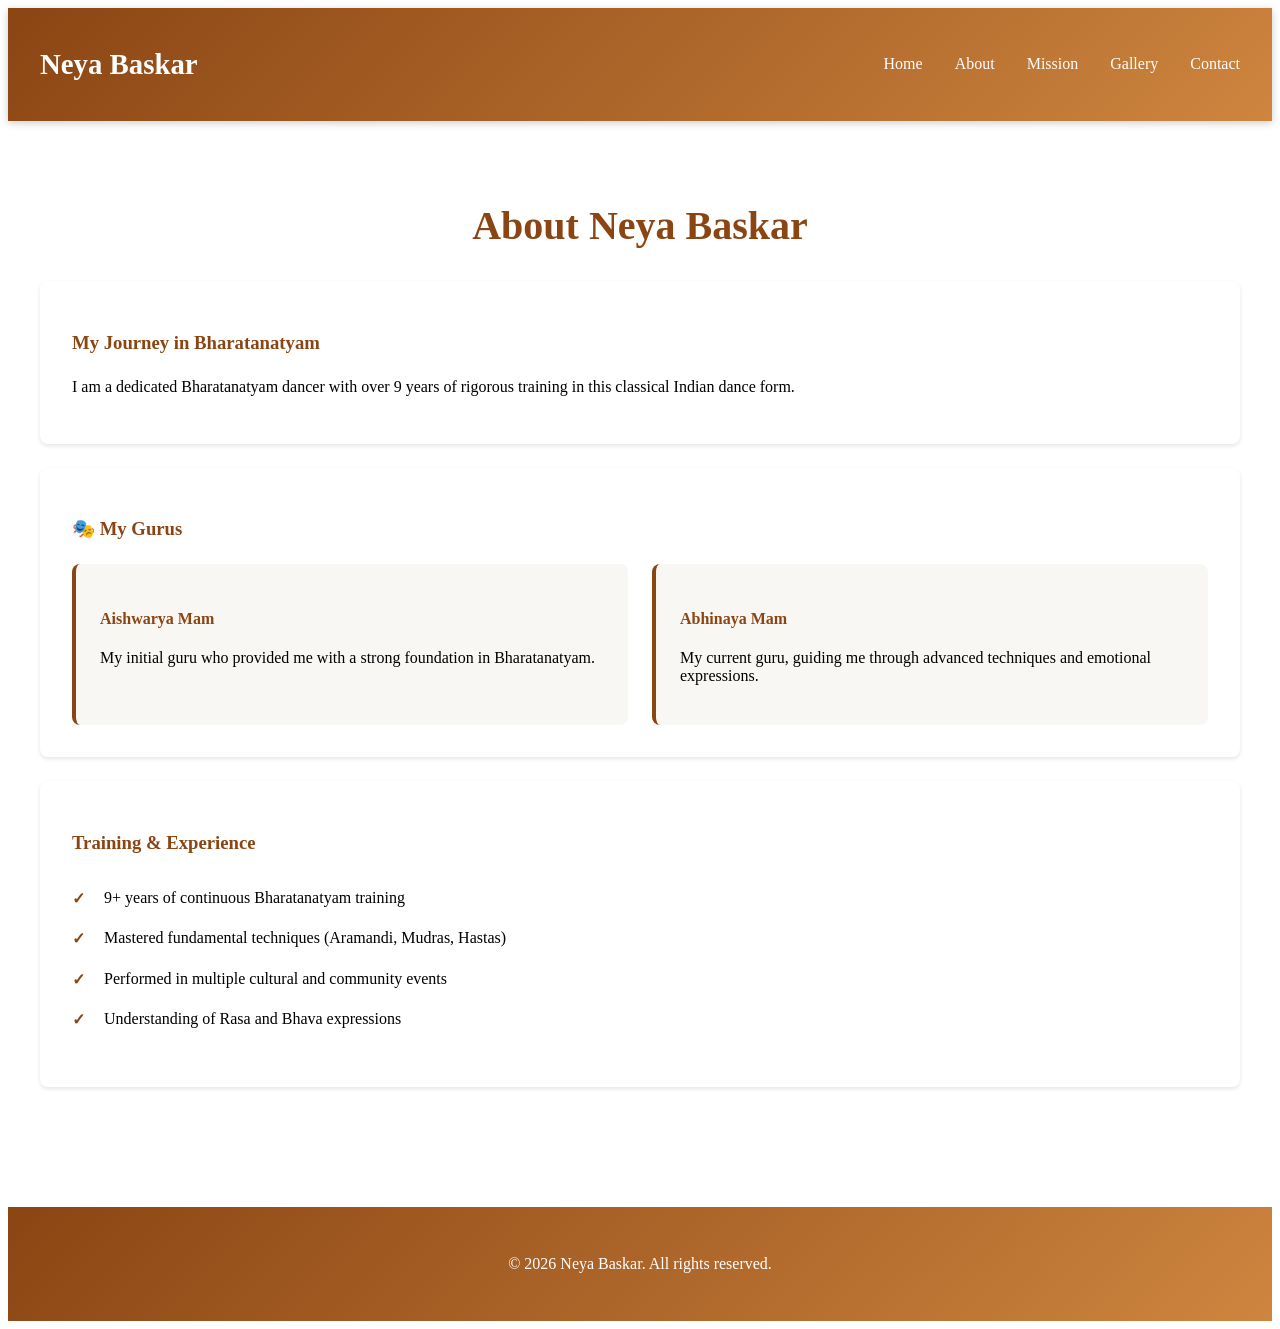
==== about.html @ 2efa431d "Add About page for Neya Baskar This file contains the structure and content of the About page for Ne" ====
<!DOCTYPE html>
<html lang="en">
<head>
    <meta charset="UTF-8">
    <meta name="viewport" content="width=device-width, initial-scale=1.0">
    <title>About - Neya Baskar</title>
    <link rel="stylesheet" href="style.css">
</head>
<body>
    <nav class="navbar">
        <div class="container">
            <h1 class="logo">Neya Baskar</h1>
            <ul class="nav-links">
                <li><a href="index.html">Home</a></li>
                <li><a href="about.html">About</a></li>
                <li><a href="mission.html">Mission</a></li>
                <li><a href="gallery.html">Gallery</a></li>
                <li><a href="contact.html">Contact</a></li>
            </ul>
        </div>
    </nav>

    <section class="content">
        <div class="container">
            <h2>About Neya Baskar</h2>
            
            <div class="about-section">
                <h3>My Journey in Bharatanatyam</h3>
                <p>I am a dedicated Bharatanatyam dancer with over 9 years of rigorous training in this classical Indian dance form.</p>
            </div>

            <div class="about-section">
                <h3>🎭 My Gurus</h3>
                <div class="guru-section">
                    <div class="guru-card">
                        <h4>Aishwarya Mam</h4>
                        <p>My initial guru who provided me with a strong foundation in Bharatanatyam.</p>
                    </div>
                    <div class="guru-card">
                        <h4>Abhinaya Mam</h4>
                        <p>My current guru, guiding me through advanced techniques and emotional expressions.</p>
                    </div>
                </div>
            </div>

            <div class="about-section">
                <h3>Training & Experience</h3>
                <ul class="experience-list">
                    <li>9+ years of continuous Bharatanatyam training</li>
                    <li>Mastered fundamental techniques (Aramandi, Mudras, Hastas)</li>
                    <li>Performed in multiple cultural and community events</li>
                    <li>Understanding of Rasa and Bhava expressions</li>
                </ul>
            </div>
        </div>
    </section>

    <footer>
        <p>&copy; 2026 Neya Baskar. All rights reserved.</p>
    </footer>

    <style>
        .content { padding: 3rem 0; }
        .content h2 { color: #8b4513; font-size: 2.5rem; text-align: center; margin-bottom: 2rem; }
        .about-section { background: #fff; padding: 2rem; margin: 1.5rem 0; border-radius: 8px; box-shadow: 0 2px 4px rgba(0,0,0,0.1); }
        .about-section h3 { color: #8b4513; margin-bottom: 1.5rem; }
        .guru-section { display: grid; grid-template-columns: repeat(auto-fit, minmax(250px, 1fr)); gap: 1.5rem; }
        .guru-card { background: #f9f7f4; padding: 1.5rem; border-radius: 8px; border-left: 4px solid #8b4513; }
        .guru-card h4 { color: #8b4513; }
        .experience-list { list-style: none; padding: 0; }
        .experience-list li { padding: 0.7rem 0 0.7rem 2rem; position: relative; }
        .experience-list li:before { content: "✓"; position: absolute; left: 0; color: #8b4513; font-weight: bold; }
    </style>
</body>
</html>
---- style.css ----
: 0;
    box-sizing: border-box;
}

body {
    font-family: 'Segoe UI', Tahoma, Geneva, Verdana, sans-serif;
    line-height: 1.6;
    color: #333;
    background-color: #faf8f5;
}

.container {
    max-width: 1200px;
    margin: 0 auto;
    padding: 0 20px;
}

.navbar {
    background: linear-gradient(135deg, #8b4513, #cd853f);
    color: #fff;
    padding: 1rem 0;
    position: sticky;
    top: 0;
    z-index: 1000;
    box-shadow: 0 2px 8px rgba(0,0,0,0.2);
}

.navbar .container {
    display: flex;
    justify-content: space-between;
    align-items: center;
}

.logo {
    font-size: 1.8rem;
    font-weight: bold;
}

.nav-links {
    display: flex;
    list-style: none;
    gap: 2rem;
}

.nav-links a {
    color: #fff;
    text-decoration: none;
    transition: 0.3s;
    font-weight: 500;
}

.nav-links a:hover {
    color: #ffd700;
}

.hero {
    background: linear-gradient(135deg, #8b4513, #cd853f);
    color: #fff;
    padding: 6rem 2rem;
    text-align: center;
}

.hero-content h2 {
    font-size: 3rem;
    margin-bottom: 1rem;
}

.hero-content p {
    font-size: 1.3rem;
    margin-bottom: 2rem;
}

.hero-buttons {
    display: flex;
    gap: 1rem;
    justify-content: center;
    flex-wrap: wrap;
}

.btn {
    padding: 0.8rem 2rem;
    border-radius: 5px;
    text-decoration: none;
    font-weight: 600;
    transition: 0.3s;
    display: inline-block;
}

.btn-primary {
    background-color: #ffd700;
    color: #8b4513;
}

.btn-primary:hover {
    background-color: #ffed4e;
    transform: translateY(-2px);
}

.btn-secondary {
    background-color: transparent;
    color: #fff;
    border: 2px solid #fff;
}

.btn-secondary:hover {
    background-color: #fff;
    color: #8b4513;
}

.highlights {
    background-color: #fff;
    padding: 3rem 0;
    margin: -3rem 0 2rem 0;
}

.highlights .container {
    display: grid;
    grid-template-columns: repeat(auto-fit, minmax(250px, 1fr));
    gap: 2rem;
}

.highlight-card {
    background: linear-gradient(135deg, #f9f7f4, #efe5d9);
    padding: 2rem;
    border-radius: 8px;
    text-align: center;
    border-left: 4px solid #cd853f;
    box-shadow: 0 2px 8px rgba(0,0,0,0.1);
}

.highlight-card h3 {
    color: #8b4513;
    margin-bottom: 1rem;
}

footer {
    background: linear-gradient(135deg, #8b4513, #cd853f);
    color: #fff;
    text-align: center;
    padding: 2rem;
    margin-top: 3rem;
}

@media (max-width: 768px) {
    .hero-content h2 {
        font-size: 2rem;
    }
    .nav-links {
        gap: 1rem;
        font-size: 0.9rem;
    }
}
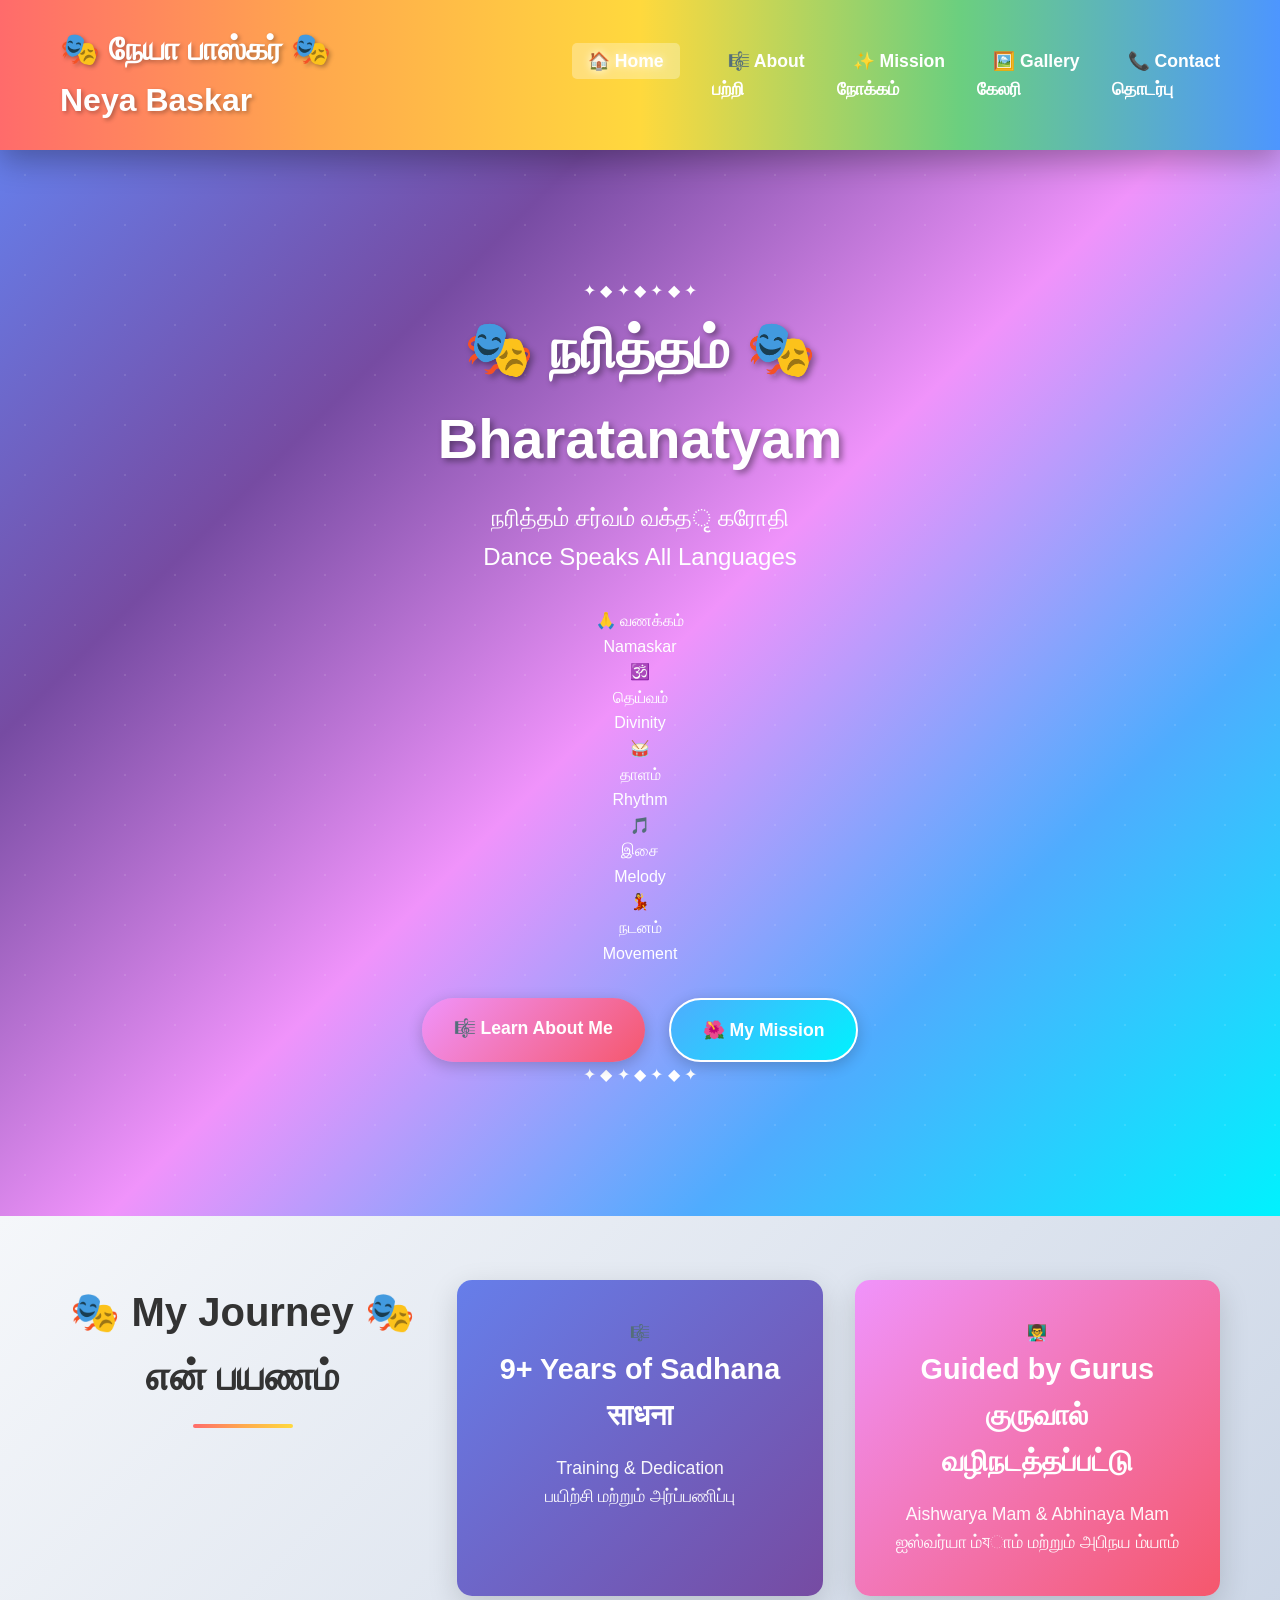
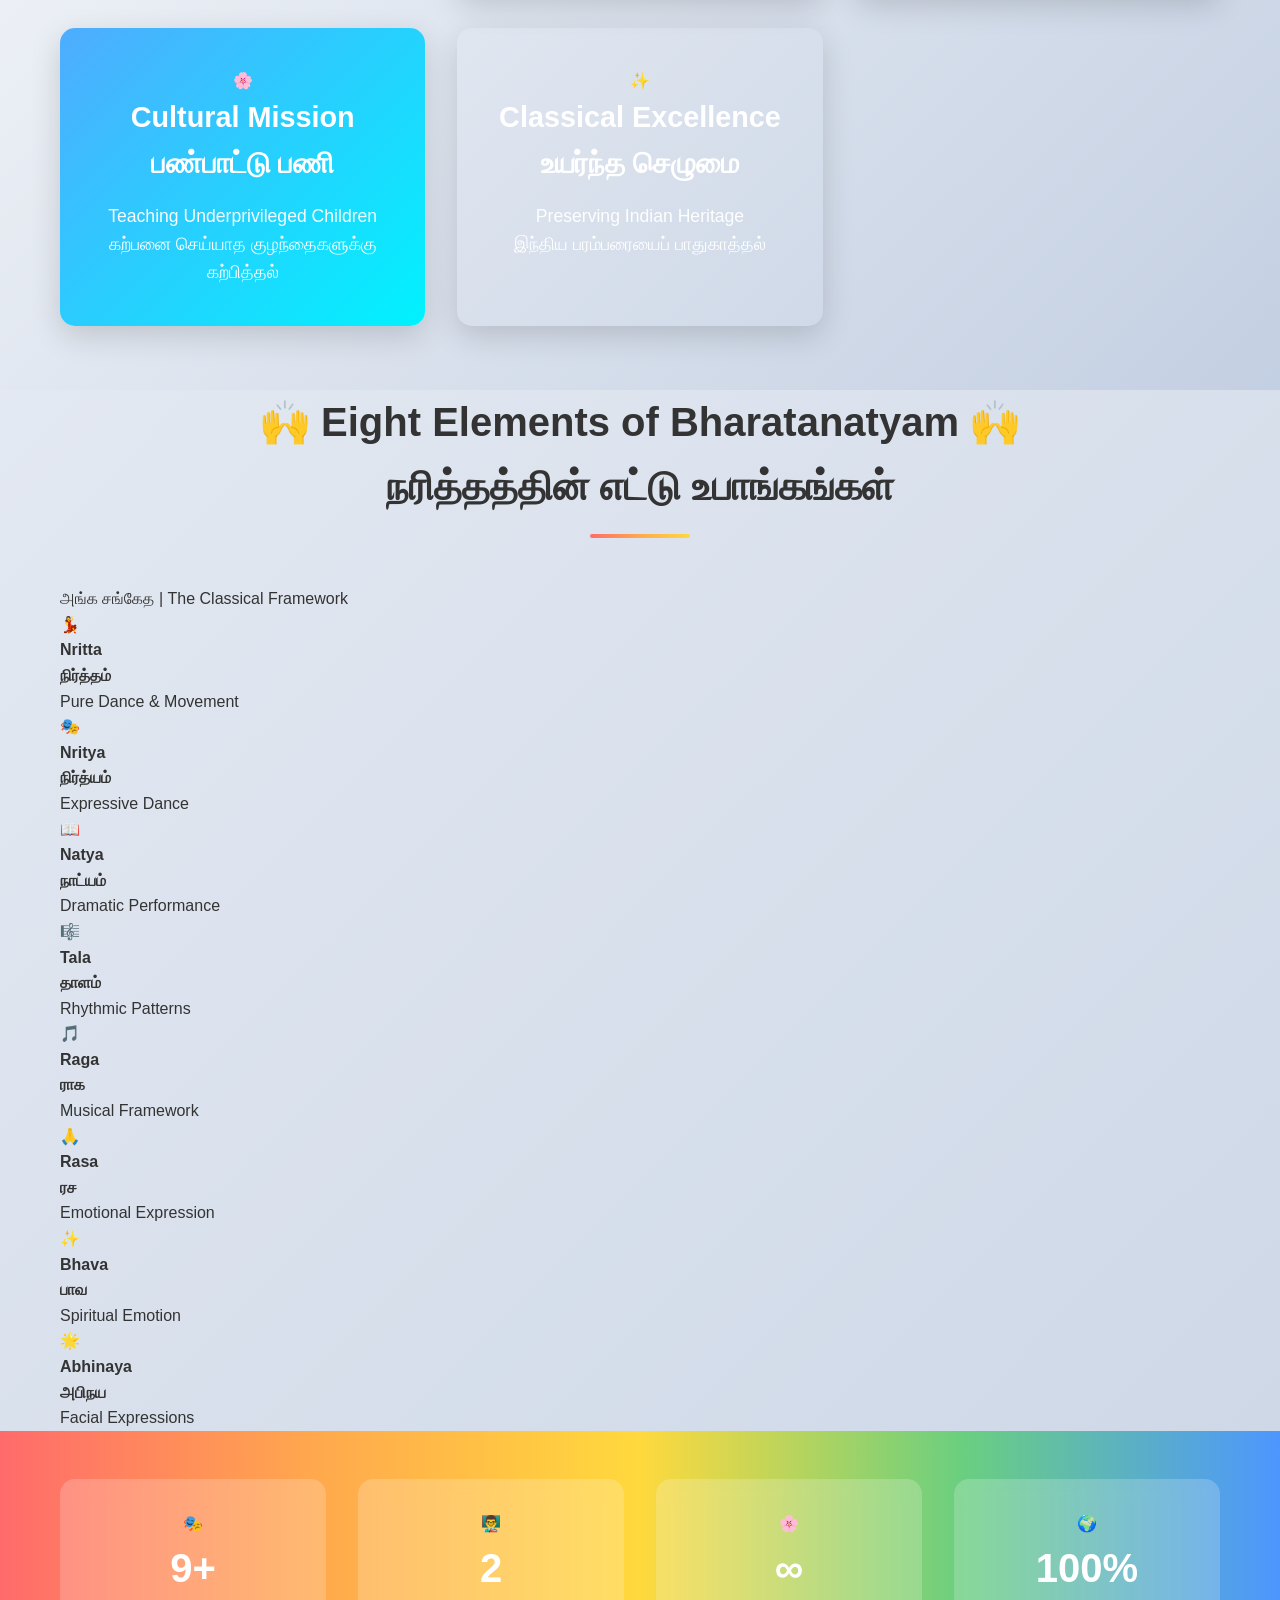
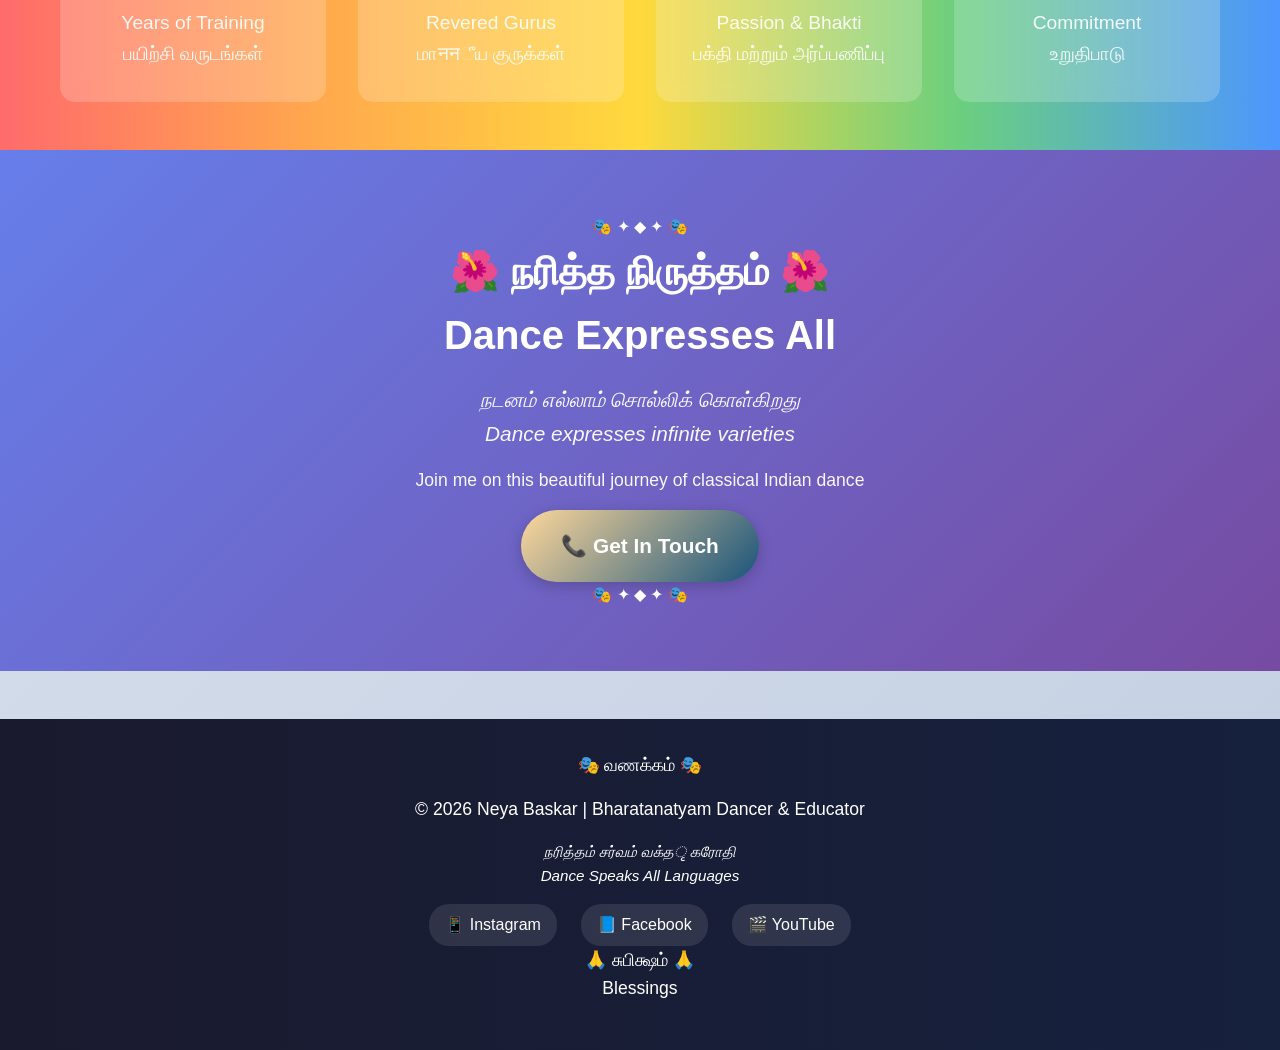
==== commit 270dfa03: "Update About page with new title and content" ====
--- a/about.html
+++ b/about.html
@@ -3,73 +3,225 @@
 <head>
     <meta charset="UTF-8">
     <meta name="viewport" content="width=device-width, initial-scale=1.0">
-    <title>About - Neya Baskar</title>
+    <title>Neya Baskar - Bharatanatyam Dancer</title>
     <link rel="stylesheet" href="style.css">
+    <link rel="stylesheet" href="https://cdnjs.cloudflare.com/ajax/libs/font-awesome/6.0.0/css/all.min.css">
 </head>
 <body>
+    <!-- Navigation -->
     <nav class="navbar">
         <div class="container">
-            <h1 class="logo">Neya Baskar</h1>
+            <h1 class="logo">🎭 நேயா பாஸ்கர் 🎭<br><span class="subtitle">Neya Baskar</span></h1>
             <ul class="nav-links">
-                <li><a href="index.html">Home</a></li>
-                <li><a href="about.html">About</a></li>
-                <li><a href="mission.html">Mission</a></li>
-                <li><a href="gallery.html">Gallery</a></li>
-                <li><a href="contact.html">Contact</a></li>
+                <li><a href="index.html" class="active">🏠 Home</a></li>
+                <li><a href="about.html">🎼 About<br><span class="tamil-nav">பற்றி</span></a></li>
+                <li><a href="mission.html">✨ Mission<br><span class="tamil-nav">நோக்கம்</span></a></li>
+                <li><a href="gallery.html">🖼️ Gallery<br><span class="tamil-nav">கேலரி</span></a></li>
+                <li><a href="contact.html">📞 Contact<br><span class="tamil-nav">தொடர்பு</span></a></li>
             </ul>
         </div>
     </nav>
 
-    <section class="content">
-        <div class="container">
-            <h2>About Neya Baskar</h2>
-            
-            <div class="about-section">
-                <h3>My Journey in Bharatanatyam</h3>
-                <p>I am a dedicated Bharatanatyam dancer with over 9 years of rigorous training in this classical Indian dance form.</p>
-            </div>
-
-            <div class="about-section">
-                <h3>🎭 My Gurus</h3>
-                <div class="guru-section">
-                    <div class="guru-card">
-                        <h4>Aishwarya Mam</h4>
-                        <p>My initial guru who provided me with a strong foundation in Bharatanatyam.</p>
-                    </div>
-                    <div class="guru-card">
-                        <h4>Abhinaya Mam</h4>
-                        <p>My current guru, guiding me through advanced techniques and emotional expressions.</p>
-                    </div>
-                </div>
-            </div>
-
-            <div class="about-section">
-                <h3>Training & Experience</h3>
-                <ul class="experience-list">
-                    <li>9+ years of continuous Bharatanatyam training</li>
-                    <li>Mastered fundamental techniques (Aramandi, Mudras, Hastas)</li>
-                    <li>Performed in multiple cultural and community events</li>
-                    <li>Understanding of Rasa and Bhava expressions</li>
-                </ul>
-            </div>
-        </div>
-    </section>
-
+    <!-- Hero Section with Classical Indian Elements -->
+    <section class="hero">
+        <div class="hero-content">
+            <div class="rangoli-top">
+                ✦ ◆ ✦ ◆ ✦ ◆ ✦
+            </div>
+            
+            <h2 class="hero-title">🎭 நரித்தம் 🎭<br>Bharatanatyam</h2>
+            <p class="hero-subtitle">
+                <span class="tamil-text">நரித்தம் சர்வம் வக்தृ கரோதி</span><br>
+                <span class="english-text">Dance Speaks All Languages</span>
+            </p>
+            
+            <div class="dancing-mudra">
+                <span class="mudra">🙏</span>
+                <span class="mudra-text">
+                    <span class="tamil-small">வணக்கம்</span><br>
+                    Namaskar
+                </span>
+            </div>
+            
+            <div class="classic-icons">
+                <div class="icon-item">
+                    <span class="icon">🕉️</span>
+                    <p class="tamil-small">தெய்வம்</p>
+                    <p class="english-small">Divinity</p>
+                </div>
+                <div class="icon-item">
+                    <span class="icon">🥁</span>
+                    <p class="tamil-small">தாளம்</p>
+                    <p class="english-small">Rhythm</p>
+                </div>
+                <div class="icon-item">
+                    <span class="icon">🎵</span>
+                    <p class="tamil-small">இசை</p>
+                    <p class="english-small">Melody</p>
+                </div>
+                <div class="icon-item">
+                    <span class="icon">💃</span>
+                    <p class="tamil-small">நடனம்</p>
+                    <p class="english-small">Movement</p>
+                </div>
+            </div>
+            
+            <div class="hero-buttons">
+                <a href="about.html" class="btn btn-primary">🎼 Learn About Me</a>
+                <a href="mission.html" class="btn btn-secondary">🌺 My Mission</a>
+            </div>
+
+            <div class="rangoli-bottom">
+                ✦ ◆ ✦ ◆ ✦ ◆ ✦
+            </div>
+        </div>
+    </section>
+
+    <!-- Highlights Section with Classical Dance Elements -->
+    <section class="highlights">
+        <div class="container">
+            <h2 class="section-title">🎭 My Journey 🎭<br><span class="tamil-heading">என் பயணம்</span></h2>
+            
+            <div class="highlight-card card-blue">
+                <div class="icon-large">🎼</div>
+                <h3>9+ Years of Sadhana<br><span class="tamil-subheading">साधना</span></h3>
+                <p>Training & Dedication<br>
+                <span class="tamil-text">பயிற்சி மற்றும் அர்ப்பணிப்பு</span></p>
+            </div>
+            
+            <div class="highlight-card card-purple">
+                <div class="icon-large">👨‍🏫</div>
+                <h3>Guided by Gurus<br><span class="tamil-subheading">குருவால் வழிநடத்தப்பட்டு</span></h3>
+                <p>Aishwarya Mam & Abhinaya Mam<br>
+                <span class="tamil-text">ஐஸ்வர்யா ம்যாம் மற்றும் அபிநய ம்யாம்</span></p>
+            </div>
+            
+            <div class="highlight-card card-pink">
+                <div class="icon-large">🌸</div>
+                <h3>Cultural Mission<br><span class="tamil-subheading">பண்பாட்டு பணி</span></h3>
+                <p>Teaching Underprivileged Children<br>
+                <span class="tamil-text">கற்பனை செய்யாத குழந்தைகளுக்கு கற்பித்தல்</span></p>
+            </div>
+
+            <div class="highlight-card card-gold">
+                <div class="icon-large">✨</div>
+                <h3>Classical Excellence<br><span class="tamil-subheading">உயர்ந்த செழுமை</span></h3>
+                <p>Preserving Indian Heritage<br>
+                <span class="tamil-text">இந்திய பரம்பரையைப் பாதுகாத்தல்</span></p>
+            </div>
+        </div>
+    </section>
+
+    <!-- Mudra (Classical Poses) Section -->
+    <section class="mudra-section">
+        <div class="container">
+            <h2 class="section-title">🙌 Eight Elements of Bharatanatyam 🙌<br><span class="tamil-heading">நரித்தத்தின் எட்டு உபாங்கங்கள்</span></h2>
+            <p class="section-subtitle">
+                <span class="tamil-text">அங்க சங்கேத</span> | The Classical Framework
+            </p>
+            
+            <div class="mudra-grid">
+                <div class="mudra-item">
+                    <div class="mudra-icon">💃</div>
+                    <h4>Nritta<br><span class="tamil-small">நிர்த்தம்</span></h4>
+                    <p>Pure Dance & Movement</p>
+                </div>
+                <div class="mudra-item">
+                    <div class="mudra-icon">🎭</div>
+                    <h4>Nritya<br><span class="tamil-small">நிர்த்யம்</span></h4>
+                    <p>Expressive Dance</p>
+                </div>
+                <div class="mudra-item">
+                    <div class="mudra-icon">📖</div>
+                    <h4>Natya<br><span class="tamil-small">நாட்யம்</span></h4>
+                    <p>Dramatic Performance</p>
+                </div>
+                <div class="mudra-item">
+                    <div class="mudra-icon">🎼</div>
+                    <h4>Tala<br><span class="tamil-small">தாளம்</span></h4>
+                    <p>Rhythmic Patterns</p>
+                </div>
+                <div class="mudra-item">
+                    <div class="mudra-icon">🎵</div>
+                    <h4>Raga<br><span class="tamil-small">ராக</span></h4>
+                    <p>Musical Framework</p>
+                </div>
+                <div class="mudra-item">
+                    <div class="mudra-icon">🙏</div>
+                    <h4>Rasa<br><span class="tamil-small">ரச</span></h4>
+                    <p>Emotional Expression</p>
+                </div>
+                <div class="mudra-item">
+                    <div class="mudra-icon">✨</div>
+                    <h4>Bhava<br><span class="tamil-small">பாவ</span></h4>
+                    <p>Spiritual Emotion</p>
+                </div>
+                <div class="mudra-item">
+                    <div class="mudra-icon">🌟</div>
+                    <h4>Abhinaya<br><span class="tamil-small">அபிநய</span></h4>
+                    <p>Facial Expressions</p>
+                </div>
+            </div>
+        </div>
+    </section>
+
+    <!-- Stats Section with Traditional Design -->
+    <section class="stats">
+        <div class="container">
+            <div class="stat-box">
+                <div class="stat-icon">🎭</div>
+                <h3>9+</h3>
+                <p>Years of Training<br><span class="tamil-small">பயிற்சி வருடங்கள்</span></p>
+            </div>
+            <div class="stat-box">
+                <div class="stat-icon">👨‍🏫</div>
+                <h3>2</h3>
+                <p>Revered Gurus<br><span class="tamil-small">மாननீய குருக்கள்</span></p>
+            </div>
+            <div class="stat-box">
+                <div class="stat-icon">🌸</div>
+                <h3>∞</h3>
+                <p>Passion & Bhakti<br><span class="tamil-small">பக்தி மற்றும் அர்ப்பணிப்பு</span></p>
+            </div>
+            <div class="stat-box">
+                <div class="stat-icon">🌍</div>
+                <h3>100%</h3>
+                <p>Commitment<br><span class="tamil-small">உறுதிபாடு</span></p>
+            </div>
+        </div>
+    </section>
+
+    <!-- Call to Action with Classical Design -->
+    <section class="cta-section">
+        <div class="rangoli-cta-top">🎭 ✦ ◆ ✦ 🎭</div>
+        <div class="container">
+            <h2>🌺 நரித்த நிருத்தம் 🌺<br><span class="english-text">Dance Expresses All</span></h2>
+            <p style="font-style: italic; margin: 0.5rem 0;">
+                <span class="tamil-text">நடனம் எல்லாம் சொல்லிக் கொள்கிறது</span><br>
+                Dance expresses infinite varieties
+            </p>
+            <p style="font-size: 1.1rem; margin: 1rem 0;">Join me on this beautiful journey of classical Indian dance</p>
+            <a href="contact.html" class="btn btn-cta">📞 Get In Touch</a>
+        </div>
+        <div class="rangoli-cta-bottom">🎭 ✦ ◆ ✦ 🎭</div>
+    </section>
+
+    <!-- Footer with Traditional Elements -->
     <footer>
-        <p>&copy; 2026 Neya Baskar. All rights reserved.</p>
+        <div class="footer-content">
+            <p>🎭 வணக்கம் 🎭</p>
+            <p>&copy; 2026 Neya Baskar | Bharatanatyam Dancer & Educator</p>
+            <p style="font-style: italic; font-size: 0.95rem;">
+                <span class="tamil-text">நரித்தம் சர்வம் வக்தृ கரோதி</span><br>
+                Dance Speaks All Languages
+            </p>
+        </div>
+        <div class="social-icons">
+            <a href="#" class="social-icon">📱 Instagram</a>
+            <a href="#" class="social-icon">📘 Facebook</a>
+            <a href="#" class="social-icon">🎬 YouTube</a>
+        </div>
+        <p class="footer-closing">🙏 சுபிக்ஷம் 🙏<br><span class="english-small">Blessings</span></p>
     </footer>
-
-    <style>
-        .content { padding: 3rem 0; }
-        .content h2 { color: #8b4513; font-size: 2.5rem; text-align: center; margin-bottom: 2rem; }
-        .about-section { background: #fff; padding: 2rem; margin: 1.5rem 0; border-radius: 8px; box-shadow: 0 2px 4px rgba(0,0,0,0.1); }
-        .about-section h3 { color: #8b4513; margin-bottom: 1.5rem; }
-        .guru-section { display: grid; grid-template-columns: repeat(auto-fit, minmax(250px, 1fr)); gap: 1.5rem; }
-        .guru-card { background: #f9f7f4; padding: 1.5rem; border-radius: 8px; border-left: 4px solid #8b4513; }
-        .guru-card h4 { color: #8b4513; }
-        .experience-list { list-style: none; padding: 0; }
-        .experience-list li { padding: 0.7rem 0 0.7rem 2rem; position: relative; }
-        .experience-list li:before { content: "✓"; position: absolute; left: 0; color: #8b4513; font-weight: bold; }
-    </style>
 </body>
 </html>
--- a/style.css
+++ b/style.css
@@ -1,4 +1,6 @@
-: 0;
+* {
+    margin: 0;
+    padding: 0;
     box-sizing: border-box;
 }
 
@@ -6,7 +8,8 @@
     font-family: 'Segoe UI', Tahoma, Geneva, Verdana, sans-serif;
     line-height: 1.6;
     color: #333;
-    background-color: #faf8f5;
+    background: linear-gradient(135deg, #f5f7fa 0%, #c3cfe2 100%);
+    min-height: 100vh;
 }
 
 .container {
@@ -15,14 +18,27 @@
     padding: 0 20px;
 }
 
+/* ============ NAVIGATION ============ */
 .navbar {
-    background: linear-gradient(135deg, #8b4513, #cd853f);
-    color: #fff;
-    padding: 1rem 0;
+    background: linear-gradient(90deg, #ff6b6b 0%, #ffa94d 25%, #ffd93d 50%, #6bcf7f 75%, #4d96ff 100%);
+    color: #fff;
+    padding: 1.5rem 0;
     position: sticky;
     top: 0;
     z-index: 1000;
-    box-shadow: 0 2px 8px rgba(0,0,0,0.2);
+    box-shadow: 0 10px 30px rgba(0, 0, 0, 0.3);
+    animation: slideDown 0.5s ease-out;
+}
+
+@keyframes slideDown {
+    from {
+        transform: translateY(-100%);
+        opacity: 0;
+    }
+    to {
+        transform: translateY(0);
+        opacity: 1;
+    }
 }
 
 .navbar .container {
@@ -32,8 +48,17 @@
 }
 
 .logo {
-    font-size: 1.8rem;
+    font-size: 2rem;
     font-weight: bold;
+    text-decoration: none;
+    color: #fff;
+    text-shadow: 2px 2px 4px rgba(0, 0, 0, 0.3);
+    animation: bounce 2s infinite;
+}
+
+@keyframes bounce {
+    0%, 100% { transform: translateY(0); }
+    50% { transform: translateY(-10px); }
 }
 
 .nav-links {
@@ -45,108 +70,425 @@
 .nav-links a {
     color: #fff;
     text-decoration: none;
-    transition: 0.3s;
-    font-weight: 500;
-}
-
-.nav-links a:hover {
-    color: #ffd700;
-}
-
+    transition: all 0.3s ease;
+    font-weight: 600;
+    font-size: 1.1rem;
+    padding: 0.5rem 1rem;
+    border-radius: 5px;
+}
+
+.nav-links a:hover,
+.nav-links a.active {
+    background: rgba(255, 255, 255, 0.3);
+    transform: scale(1.1);
+    text-shadow: 0 0 10px rgba(255, 255, 255, 0.8);
+}
+
+/* ============ HERO SECTION ============ */
 .hero {
-    background: linear-gradient(135deg, #8b4513, #cd853f);
-    color: #fff;
-    padding: 6rem 2rem;
-    text-align: center;
-}
-
-.hero-content h2 {
+    background: linear-gradient(135deg, #667eea 0%, #764ba2 25%, #f093fb 50%, #4facfe 75%, #00f2fe 100%);
+    color: #fff;
+    padding: 8rem 2rem;
+    text-align: center;
+    position: relative;
+    overflow: hidden;
+}
+
+.hero::before {
+    content: '';
+    position: absolute;
+    top: 0;
+    left: 0;
+    right: 0;
+    bottom: 0;
+    background: radial-gradient(circle, rgba(255,255,255,0.1) 1px, transparent 1px);
+    background-size: 50px 50px;
+    animation: moveBackground 20s linear infinite;
+}
+
+@keyframes moveBackground {
+    0% { transform: translate(0, 0); }
+    100% { transform: translate(50px, 50px); }
+}
+
+.hero-content {
+    position: relative;
+    z-index: 1;
+}
+
+.hero-title {
+    font-size: 3.5rem;
+    margin-bottom: 1rem;
+    text-shadow: 3px 3px 6px rgba(0, 0, 0, 0.4);
+    animation: fadeInDown 1s ease-out;
+}
+
+@keyframes fadeInDown {
+    from {
+        opacity: 0;
+        transform: translateY(-30px);
+    }
+    to {
+        opacity: 1;
+        transform: translateY(0);
+    }
+}
+
+.hero-subtitle {
+    font-size: 1.5rem;
+    margin-bottom: 2rem;
+    opacity: 0.95;
+    animation: fadeInUp 1s ease-out 0.2s both;
+}
+
+@keyframes fadeInUp {
+    from {
+        opacity: 0;
+        transform: translateY(30px);
+    }
+    to {
+        opacity: 1;
+        transform: translateY(0);
+    }
+}
+
+.dancing-element {
+    display: flex;
+    justify-content: center;
+    gap: 2rem;
+    margin: 2rem 0;
+    font-size: 3rem;
+}
+
+.dance-emoji {
+    animation: dance 1.5s ease-in-out infinite;
+}
+
+.dance-emoji:nth-child(1) {
+    animation-delay: 0s;
+}
+
+.dance-emoji:nth-child(2) {
+    animation-delay: 0.2s;
+}
+
+.dance-emoji:nth-child(3) {
+    animation-delay: 0.4s;
+}
+
+@keyframes dance {
+    0%, 100% { transform: rotate(-5deg) translateY(0); }
+    25% { transform: rotate(5deg) translateY(-10px); }
+    50% { transform: rotate(-5deg) translateY(0); }
+    75% { transform: rotate(5deg) translateY(-10px); }
+}
+
+.hero-buttons {
+    display: flex;
+    gap: 1.5rem;
+    justify-content: center;
+    flex-wrap: wrap;
+    margin-top: 2rem;
+    animation: fadeInUp 1s ease-out 0.4s both;
+}
+
+.btn {
+    padding: 1rem 2rem;
+    border-radius: 50px;
+    text-decoration: none;
+    font-weight: 700;
+    transition: all 0.3s ease;
+    display: inline-block;
+    cursor: pointer;
+    border: none;
+    font-size: 1.1rem;
+    box-shadow: 0 4px 15px rgba(0, 0, 0, 0.2);
+}
+
+.btn-primary {
+    background: linear-gradient(135deg, #f093fb 0%, #f5576c 100%);
+    color: #fff;
+}
+
+.btn-primary:hover {
+    transform: translateY(-3px);
+    box-shadow: 0 6px 20px rgba(245, 87, 108, 0.4);
+}
+
+.btn-secondary {
+    background: linear-gradient(135deg, #4facfe 0%, #00f2fe 100%);
+    color: #fff;
+    border: 2px solid #fff;
+}
+
+.btn-secondary:hover {
+    transform: translateY(-3px);
+    box-shadow: 0 6px 20px rgba(79, 172, 254, 0.4);
+}
+
+.btn-cta {
+    background: linear-gradient(135deg, #ffd89b 0%, #19547b 100%);
+    color: #fff;
+    font-size: 1.3rem;
+    padding: 1.2rem 2.5rem;
+}
+
+.btn-cta:hover {
+    transform: scale(1.05) translateY(-3px);
+    box-shadow: 0 8px 25px rgba(0, 0, 0, 0.3);
+}
+
+/* ============ HIGHLIGHTS SECTION ============ */
+.highlights {
+    background: linear-gradient(135deg, #f5f7fa 0%, #c3cfe2 100%);
+    padding: 4rem 0;
+    position: relative;
+}
+
+.section-title {
+    color: #333;
+    font-size: 2.5rem;
+    margin-bottom: 3rem;
+    text-align: center;
+    position: relative;
+}
+
+.section-title::after {
+    content: '';
+    display: block;
+    width: 100px;
+    height: 4px;
+    background: linear-gradient(90deg, #ff6b6b, #ffa94d, #ffd93d);
+    margin: 1rem auto 0;
+    border-radius: 2px;
+}
+
+.highlights .container {
+    display: grid;
+    grid-template-columns: repeat(auto-fit, minmax(280px, 1fr));
+    gap: 2rem;
+}
+
+.highlight-card {
+    padding: 2.5rem;
+    border-radius: 15px;
+    text-align: center;
+    color: #fff;
+    transition: all 0.3s ease;
+    box-shadow: 0 10px 30px rgba(0, 0, 0, 0.15);
+    animation: floatUp 1s ease-out both;
+    position: relative;
+    overflow: hidden;
+}
+
+.highlight-card::before {
+    content: '';
+    position: absolute;
+    top: 0;
+    left: -100%;
+    width: 100%;
+    height: 100%;
+    background: rgba(255, 255, 255, 0.2);
+    transition: left 0.3s ease;
+    z-index: 0;
+}
+
+.highlight-card:hover::before {
+    left: 100%;
+}
+
+@keyframes floatUp {
+    from {
+        opacity: 0;
+        transform: translateY(30px);
+    }
+    to {
+        opacity: 1;
+        transform: translateY(0);
+    }
+}
+
+.highlight-card:nth-child(1) { animation-delay: 0.1s; }
+.highlight-card:nth-child(2) { animation-delay: 0.2s; }
+.highlight-card:nth-child(3) { animation-delay: 0.3s; }
+
+.highlight-card:hover {
+    transform: translateY(-10px);
+    box-shadow: 0 15px 40px rgba(0, 0, 0, 0.2);
+}
+
+.card-blue {
+    background: linear-gradient(135deg, #667eea 0%, #764ba2 100%);
+}
+
+.card-purple {
+    background: linear-gradient(135deg, #f093fb 0%, #f5576c 100%);
+}
+
+.card-pink {
+    background: linear-gradient(135deg, #4facfe 0%, #00f2fe 100%);
+}
+
+.highlight-card .icon {
     font-size: 3rem;
     margin-bottom: 1rem;
-}
-
-.hero-content p {
+    animation: spin 3s linear infinite;
+    position: relative;
+    z-index: 1;
+}
+
+@keyframes spin {
+    0% { transform: rotate(0deg); }
+    100% { transform: rotate(360deg); }
+}
+
+.highlight-card h3 {
+    font-size: 1.8rem;
+    margin-bottom: 1rem;
+    position: relative;
+    z-index: 1;
+}
+
+.highlight-card p {
+    font-size: 1.1rem;
+    opacity: 0.95;
+    position: relative;
+    z-index: 1;
+}
+
+/* ============ STATS SECTION ============ */
+.stats {
+    background: linear-gradient(90deg, #ff6b6b 0%, #ffa94d 25%, #ffd93d 50%, #6bcf7f 75%, #4d96ff 100%);
+    padding: 3rem 0;
+    color: #fff;
+}
+
+.stats .container {
+    display: grid;
+    grid-template-columns: repeat(auto-fit, minmax(200px, 1fr));
+    gap: 2rem;
+    text-align: center;
+}
+
+.stat-box {
+    padding: 2rem;
+    background: rgba(255, 255, 255, 0.2);
+    border-radius: 15px;
+    backdrop-filter: blur(10px);
+    transition: all 0.3s ease;
+}
+
+.stat-box:hover {
+    background: rgba(255, 255, 255, 0.3);
+    transform: scale(1.05);
+}
+
+.stat-box h3 {
+    font-size: 2.5rem;
+    margin-bottom: 0.5rem;
+}
+
+.stat-box p {
+    font-size: 1.2rem;
+    opacity: 0.9;
+}
+
+/* ============ CTA SECTION ============ */
+.cta-section {
+    background: linear-gradient(135deg, #667eea 0%, #764ba2 100%);
+    padding: 4rem 2rem;
+    text-align: center;
+    color: #fff;
+}
+
+.cta-section h2 {
+    font-size: 2.5rem;
+    margin-bottom: 1rem;
+}
+
+.cta-section p {
     font-size: 1.3rem;
     margin-bottom: 2rem;
-}
-
-.hero-buttons {
-    display: flex;
-    gap: 1rem;
-    justify-content: center;
-    flex-wrap: wrap;
-}
-
-.btn {
-    padding: 0.8rem 2rem;
-    border-radius: 5px;
-    text-decoration: none;
-    font-weight: 600;
-    transition: 0.3s;
-    display: inline-block;
-}
-
-.btn-primary {
-    background-color: #ffd700;
-    color: #8b4513;
-}
-
-.btn-primary:hover {
-    background-color: #ffed4e;
-    transform: translateY(-2px);
-}
-
-.btn-secondary {
-    background-color: transparent;
-    color: #fff;
-    border: 2px solid #fff;
-}
-
-.btn-secondary:hover {
-    background-color: #fff;
-    color: #8b4513;
-}
-
-.highlights {
-    background-color: #fff;
-    padding: 3rem 0;
-    margin: -3rem 0 2rem 0;
-}
-
-.highlights .container {
-    display: grid;
-    grid-template-columns: repeat(auto-fit, minmax(250px, 1fr));
-    gap: 2rem;
-}
-
-.highlight-card {
-    background: linear-gradient(135deg, #f9f7f4, #efe5d9);
-    padding: 2rem;
-    border-radius: 8px;
-    text-align: center;
-    border-left: 4px solid #cd853f;
-    box-shadow: 0 2px 8px rgba(0,0,0,0.1);
-}
-
-.highlight-card h3 {
-    color: #8b4513;
-    margin-bottom: 1rem;
-}
-
+    opacity: 0.95;
+}
+
+/* ============ FOOTER ============ */
 footer {
-    background: linear-gradient(135deg, #8b4513, #cd853f);
+    background: linear-gradient(90deg, #1a1a2e 0%, #16213e 100%);
     color: #fff;
     text-align: center;
     padding: 2rem;
     margin-top: 3rem;
-}
-
+    animation: slideUp 0.5s ease-out;
+}
+
+@keyframes slideUp {
+    from {
+        transform: translateY(100%);
+        opacity: 0;
+    }
+    to {
+        transform: translateY(0);
+        opacity: 1;
+    }
+}
+
+footer p {
+    font-size: 1.1rem;
+    margin-bottom: 1rem;
+}
+
+.social-icons {
+    display: flex;
+    justify-content: center;
+    gap: 1.5rem;
+    flex-wrap: wrap;
+}
+
+.social-icon {
+    color: #fff;
+    text-decoration: none;
+    transition: all 0.3s ease;
+    padding: 0.5rem 1rem;
+    border-radius: 20px;
+    background: rgba(255, 255, 255, 0.1);
+}
+
+.social-icon:hover {
+    background: rgba(255, 255, 255, 0.3);
+    transform: translateY(-3px);
+}
+
+/* ============ RESPONSIVE ============ */
 @media (max-width: 768px) {
-    .hero-content h2 {
+    .hero-title {
         font-size: 2rem;
     }
+
+    .hero-subtitle {
+        font-size: 1.2rem;
+    }
+
     .nav-links {
+        gap: 0.5rem;
+        font-size: 0.9rem;
+    }
+
+    .btn {
+        padding: 0.8rem 1.5rem;
+        font-size: 1rem;
+    }
+
+    .dancing-element {
         gap: 1rem;
-        font-size: 0.9rem;
-    }
-}
+        font-size: 2rem;
+    }
+
+    .hero-buttons {
+        flex-direction: column;
+    }
+
+    .btn {
+        width: 100%;
+    }
+}
